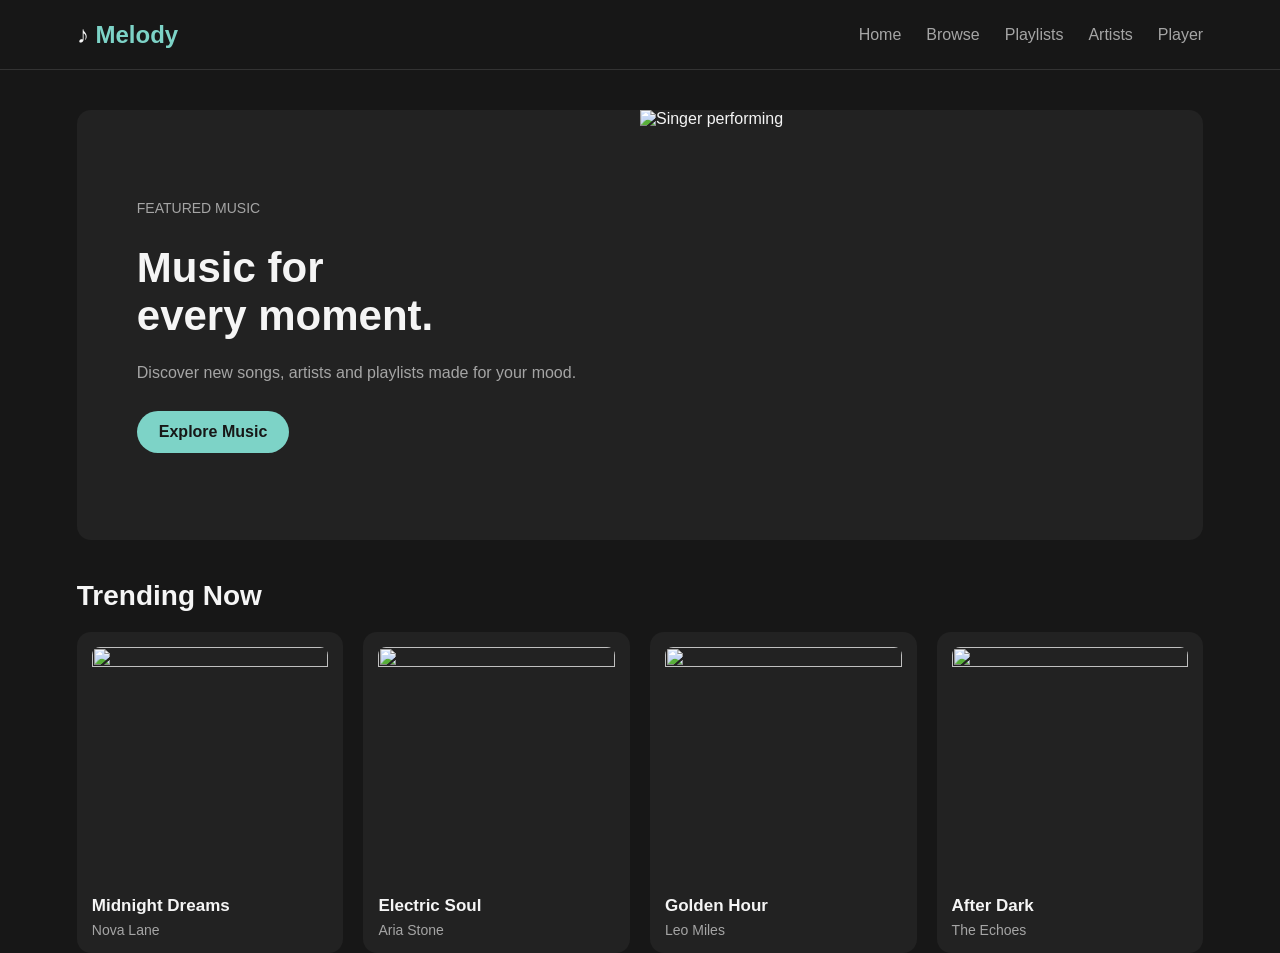
==== home/index.html @ 92e5cfdc "add home page" ====
<!doctype html>
<html lang="en">
  <head>
    <meta charset="UTF-8" />
    <meta name="viewport" content="width=device-width, initial-scale=1.0" />

    <title>Melody - Home</title>

    <link rel="stylesheet" href="../common.css" />
    <link rel="stylesheet" href="home.css" />
  </head>

  <body>
    <nav class="navbar">
      <div class="logo">♪ <span>Melody</span></div>

      <div class="nav-links">
        <a href="index.html">Home</a>
        <a href="browse.html">Browse</a>
        <a href="playlists.html">Playlists</a>
        <a href="artists.html">Artists</a>
        <a href="player.html">Player</a>
      </div>
    </nav>

    <main class="container">
      <section class="hero fade-in">
        <div class="hero-content">
          <p class="hero-label">FEATURED MUSIC</p>

          <h1>
            Music for<br />
            every moment.
          </h1>

          <p>Discover new songs, artists and playlists made for your mood.</p>

          <a href="browse.html" class="btn"> Explore Music </a>
        </div>

        <div class="hero-image">
          <img
            src="https://images.unsplash.com/photo-1493225457124-a3eb161ffa5f?auto=format&fit=crop&w=800&q=80"
            alt="Singer performing"
          />
        </div>
      </section>

      <section class="section">
        <h2 class="section-title">Trending Now</h2>

        <div class="music-grid">
          <div class="music-card">
            <img
              src="https://images.unsplash.com/photo-1516280440614-37939bbacd81?auto=format&fit=crop&w=500&q=80"
            />
            <h3>Midnight Dreams</h3>
            <p>Nova Lane</p>
          </div>

          <div class="music-card">
            <img
              src="https://images.unsplash.com/photo-1524368535928-5b5e00ddc76b?auto=format&fit=crop&w=500&q=80"
            />
            <h3>Electric Soul</h3>
            <p>Aria Stone</p>
          </div>

          <div class="music-card">
            <img
              src="https://images.unsplash.com/photo-1521337581100-8ca9a73a5f79?auto=format&fit=crop&w=500&q=80"
            />
            <h3>Golden Hour</h3>
            <p>Leo Miles</p>
          </div>

          <div class="music-card">
            <img
              src="https://images.unsplash.com/photo-1483412033650-1015ddeb83d1?auto=format&fit=crop&w=500&q=80"
            />
            <h3>After Dark</h3>
            <p>The Echoes</p>
          </div>
        </div>
      </section>
    </main>
  </body>
</html>
---- common.css ----
/* =========================
   COMMON DESIGN VARIABLES
   ========================= */

:root {
  --bg-color: #171717;
  --card-color: #222222;
  --card-hover: #292929;

  --primary-color: #7dd3c7;
  --secondary-color: #f4a261;

  --text-color: #f5f5f5;
  --muted-text: #a5a5a5;

  --border-color: #333333;

  --small-text: 14px;
  --normal-text: 16px;
  --heading: 28px;
  --large-heading: 42px;

  --small-radius: 8px;
  --card-radius: 14px;

  --small-gap: 10px;
  --normal-gap: 20px;
  --large-gap: 40px;
}

/* =========================
   BASIC RESET
   ========================= */

* {
  margin: 0;
  padding: 0;
  box-sizing: border-box;
}

body {
  background-color: var(--bg-color);
  color: var(--text-color);
  font-family: Arial, sans-serif;
}

a {
  color: inherit;
  text-decoration: none;
}

/* =========================
   NAVBAR
   ========================= */

.navbar {
  height: 70px;
  padding: 0 6%;

  display: flex;
  align-items: center;
  justify-content: space-between;

  border-bottom: 1px solid var(--border-color);
}

.logo {
  font-size: 24px;
  font-weight: bold;
}

.logo span {
  color: var(--primary-color);
}

.nav-links {
  display: flex;
  gap: 25px;
}

.nav-links a {
  color: var(--muted-text);
  transition: color 0.3s ease;
}

.nav-links a:hover {
  color: var(--primary-color);
}

/* =========================
   COMMON CONTAINER
   ========================= */

.container {
  width: 88%;
  max-width: 1200px;
  margin: auto;
}

.section {
  margin-top: var(--large-gap);
}

.section-title {
  font-size: var(--heading);
  margin-bottom: var(--normal-gap);
}

/* =========================
   BUTTON
   ========================= */

.btn {
  display: inline-block;

  padding: 12px 22px;

  border: none;
  border-radius: 25px;

  background-color: var(--primary-color);
  color: #171717;

  font-weight: bold;
  cursor: pointer;

  transition:
    transform 0.3s ease,
    background-color 0.3s ease;
}

.btn:hover {
  transform: translateY(-3px);
  background-color: var(--secondary-color);
}

/* =========================
   MUSIC CARD
   ========================= */

.music-grid {
  display: grid;
  grid-template-columns: repeat(4, 1fr);
  gap: var(--normal-gap);
}

.music-card {
  background-color: var(--card-color);
  padding: 15px;
  border-radius: var(--card-radius);

  transition:
    transform 0.3s ease,
    background-color 0.3s ease;
}

.music-card:hover {
  transform: translateY(-6px);
  background-color: var(--card-hover);
}

.music-card img {
  width: 100%;
  aspect-ratio: 1;
  object-fit: cover;
  border-radius: var(--small-radius);
}

.music-card h3 {
  margin-top: 12px;
  font-size: 17px;
}

.music-card p {
  margin-top: 6px;
  color: var(--muted-text);
  font-size: var(--small-text);
}

/* =========================
   ANIMATION
   ========================= */

.fade-in {
  animation: fadeIn 0.7s ease;
}

@keyframes fadeIn {
  from {
    opacity: 0;
    transform: translateY(20px);
  }

  to {
    opacity: 1;
    transform: translateY(0);
  }
}

/* =========================
   RESPONSIVE
   ========================= */

@media (max-width: 900px) {
  .music-grid {
    grid-template-columns: repeat(2, 1fr);
  }

  .nav-links {
    gap: 12px;
  }

  .large-heading {
    font-size: 34px;
  }
}

@media (max-width: 600px) {
  .navbar {
    height: auto;
    padding: 20px;
    flex-direction: column;
    gap: 15px;
  }

  .nav-links {
    width: 100%;
    justify-content: center;
    flex-wrap: wrap;
  }

  .container {
    width: 92%;
  }

  .music-grid {
    grid-template-columns: 1fr;
  }

  .section {
    margin-top: 30px;
  }
}
---- home/home.css ----
.hero {
  min-height: 430px;
  margin-top: 40px;

  display: grid;
  grid-template-columns: 1fr 1fr;

  background-color: var(--card-color);
  border-radius: var(--card-radius);

  overflow: hidden;
}

.hero-content {
  padding: 60px;
  display: flex;
  flex-direction: column;
  justify-content: center;
  align-items: flex-start;
}

.hero-label {
  color: var(--primary-color);
  font-size: var(--small-text);
  margin-bottom: 15px;
}

.hero h1 {
  font-size: var(--large-heading);
  margin-bottom: 20px;
}

.hero-content p {
  color: var(--muted-text);
  line-height: 1.6;
  margin-bottom: 25px;
}

.hero-image img {
  width: 100%;
  height: 100%;
  object-fit: cover;
}

/* Tablet */

@media (max-width: 900px) {
  .hero {
    grid-template-columns: 1fr;
  }

  .hero-image {
    height: 300px;
  }
}

/* Mobile */

@media (max-width: 600px) {
  .hero-content {
    padding: 30px;
  }

  .hero h1 {
    font-size: 32px;
  }

  .hero-image {
    height: 220px;
  }
}
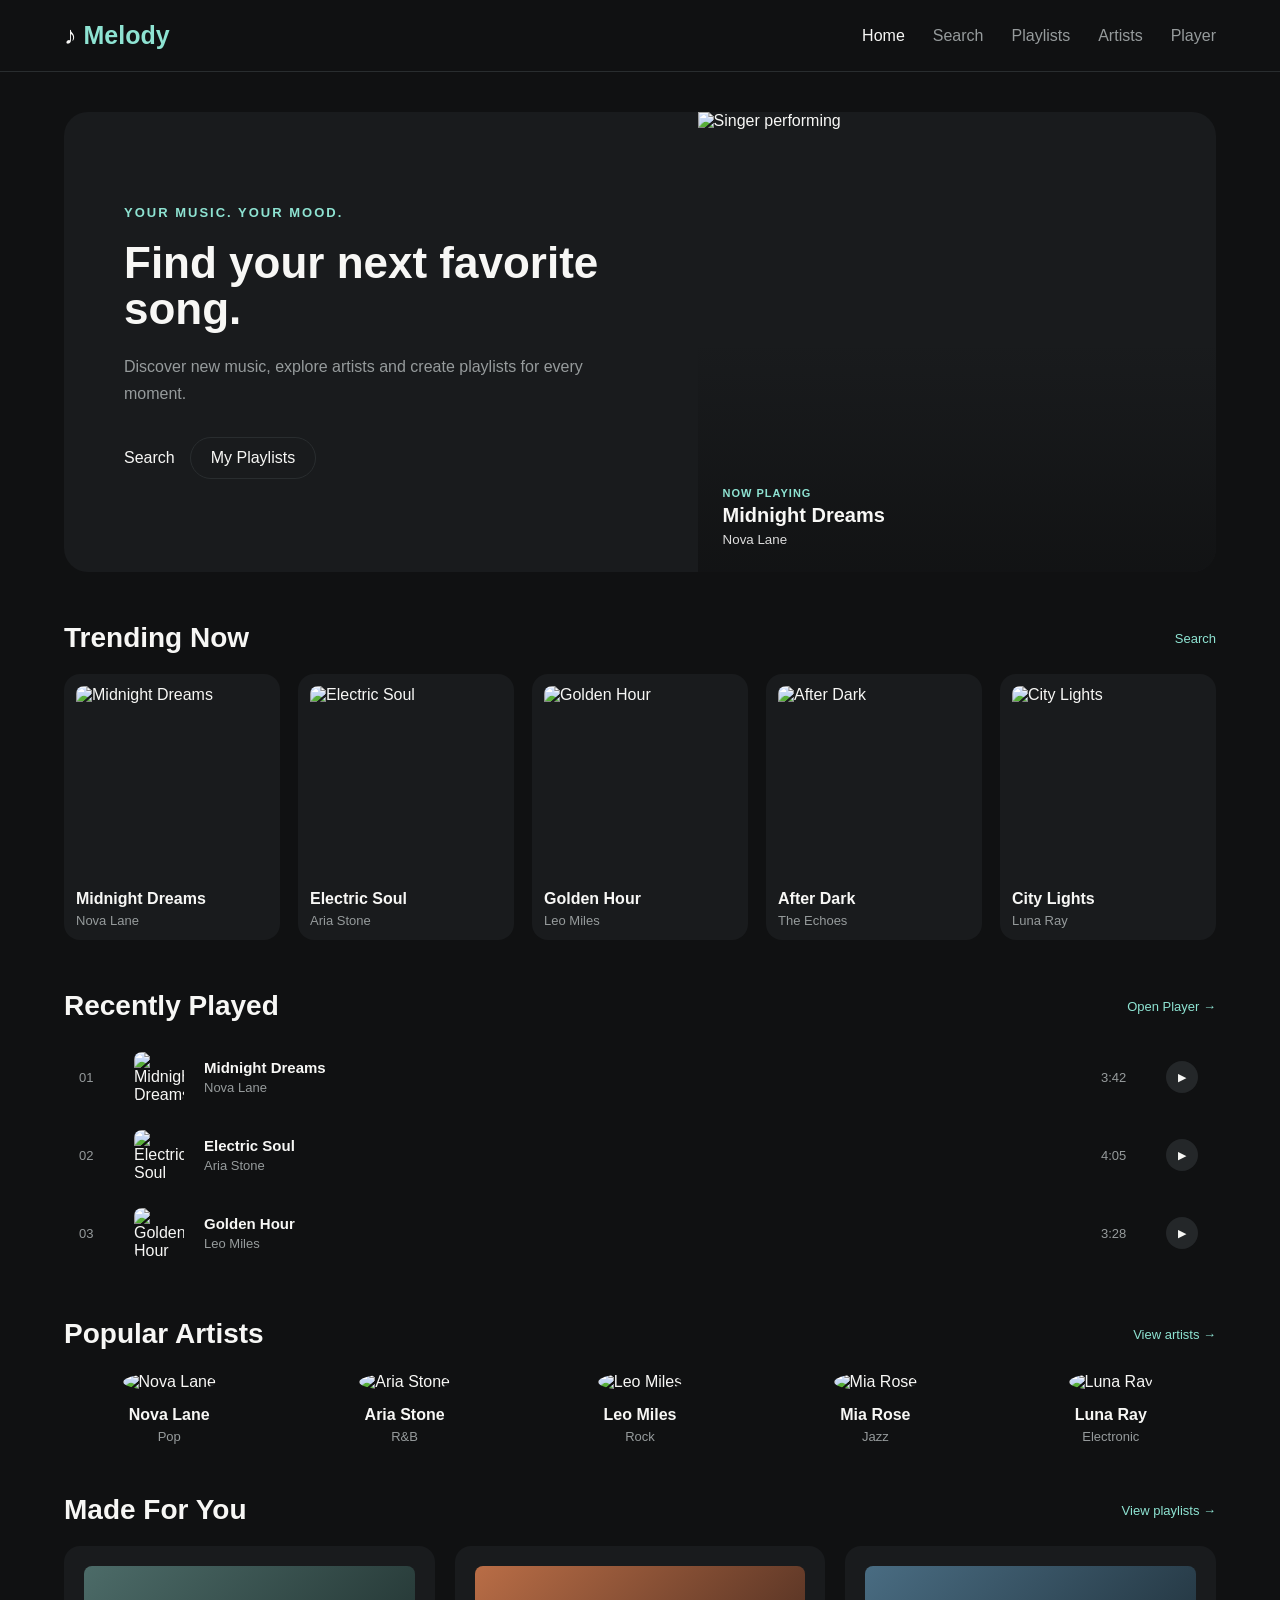
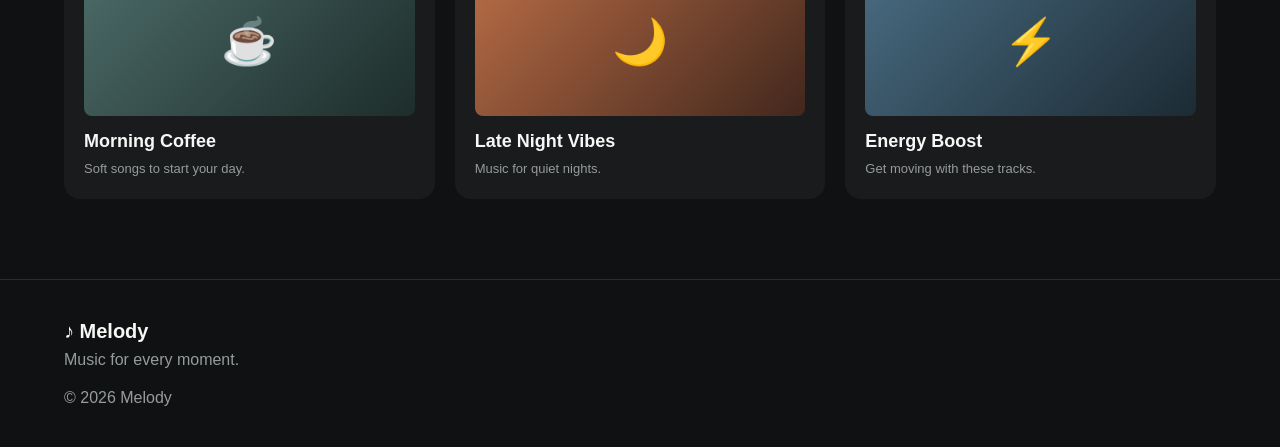
==== commit b9244e90: "test push" ====
--- a/home/index.html
+++ b/home/index.html
@@ -2,87 +2,370 @@
 <html lang="en">
   <head>
     <meta charset="UTF-8" />
+
     <meta name="viewport" content="width=device-width, initial-scale=1.0" />
 
     <title>Melody - Home</title>
 
+    <!-- Shared CSS -->
     <link rel="stylesheet" href="../common.css" />
+
+    <!-- Home CSS -->
     <link rel="stylesheet" href="home.css" />
   </head>
 
   <body>
+    <!-- =========================
+         NAVBAR
+    ========================== -->
+
     <nav class="navbar">
-      <div class="logo">♪ <span>Melody</span></div>
+      <a href="index.html" class="logo"> ♪ <span>Melody</span> </a>
 
       <div class="nav-links">
-        <a href="index.html">Home</a>
-        <a href="browse.html">Browse</a>
-        <a href="playlists.html">Playlists</a>
-        <a href="artists.html">Artists</a>
-        <a href="player.html">Player</a>
+        <a href="index.html" class="active"> Home </a>
+
+        <a href="../search/search.html"> Search </a>
+
+        <a href="../playlists/playlists.html"> Playlists </a>
+
+        <a href="../artists/artists.html"> Artists </a>
+
+        <a href="../player/player.html"> Player </a>
       </div>
     </nav>
 
-    <main class="container">
-      <section class="hero fade-in">
+    <!-- =========================
+         MAIN
+    ========================== -->
+
+    <main class="container fade-in">
+      <!-- =========================
+             HERO
+        ========================== -->
+
+      <section class="hero">
         <div class="hero-content">
-          <p class="hero-label">FEATURED MUSIC</p>
-
-          <h1>
-            Music for<br />
-            every moment.
-          </h1>
-
-          <p>Discover new songs, artists and playlists made for your mood.</p>
-
-          <a href="browse.html" class="btn"> Explore Music </a>
+          <span class="hero-tag"> YOUR MUSIC. YOUR MOOD. </span>
+
+          <h1>Find your next favorite song.</h1>
+
+          <p>
+            Discover new music, explore artists and create playlists for every
+            moment.
+          </p>
+
+          <div class="hero-buttons">
+            <a href="../search/search.html"> Search </a>
+
+            <a href="../playlists/playlists.html" class="secondary-btn">
+              My Playlists
+            </a>
+          </div>
         </div>
 
         <div class="hero-image">
           <img
-            src="https://images.unsplash.com/photo-1493225457124-a3eb161ffa5f?auto=format&fit=crop&w=800&q=80"
+            src="https://images.unsplash.com/photo-1493225457124-a3eb161ffa5f?auto=format&fit=crop&w=900&q=80"
             alt="Singer performing"
           />
-        </div>
-      </section>
+
+          <div class="hero-song">
+            <span> NOW PLAYING </span>
+
+            <strong> Midnight Dreams </strong>
+
+            <small> Nova Lane </small>
+          </div>
+        </div>
+      </section>
+
+      <!-- =========================
+             TRENDING
+        ========================== -->
 
       <section class="section">
-        <h2 class="section-title">Trending Now</h2>
+        <div class="section-heading">
+          <h2>Trending Now</h2>
+
+          <a href="../search/search.html"> Search </a>
+        </div>
 
         <div class="music-grid">
-          <div class="music-card">
-            <img
-              src="https://images.unsplash.com/photo-1516280440614-37939bbacd81?auto=format&fit=crop&w=500&q=80"
-            />
+          <article class="music-card">
+            <div class="card-image">
+              <img
+                src="https://images.unsplash.com/photo-1516280440614-37939bbacd81?auto=format&fit=crop&w=500&q=80"
+                alt="Midnight Dreams"
+              />
+
+              <span class="play-icon"> ▶ </span>
+            </div>
+
             <h3>Midnight Dreams</h3>
+
             <p>Nova Lane</p>
-          </div>
-
-          <div class="music-card">
-            <img
-              src="https://images.unsplash.com/photo-1524368535928-5b5e00ddc76b?auto=format&fit=crop&w=500&q=80"
-            />
+          </article>
+
+          <article class="music-card">
+            <div class="card-image">
+              <img
+                src="https://images.unsplash.com/photo-1524368535928-5b5e00ddc76b?auto=format&fit=crop&w=500&q=80"
+                alt="Electric Soul"
+              />
+
+              <span class="play-icon"> ▶ </span>
+            </div>
+
             <h3>Electric Soul</h3>
+
             <p>Aria Stone</p>
-          </div>
-
-          <div class="music-card">
-            <img
-              src="https://images.unsplash.com/photo-1521337581100-8ca9a73a5f79?auto=format&fit=crop&w=500&q=80"
-            />
+          </article>
+
+          <article class="music-card">
+            <div class="card-image">
+              <img
+                src="https://images.unsplash.com/photo-1521337581100-8ca9a73a5f79?auto=format&fit=crop&w=500&q=80"
+                alt="Golden Hour"
+              />
+
+              <span class="play-icon"> ▶ </span>
+            </div>
+
             <h3>Golden Hour</h3>
+
             <p>Leo Miles</p>
-          </div>
-
-          <div class="music-card">
-            <img
-              src="https://images.unsplash.com/photo-1483412033650-1015ddeb83d1?auto=format&fit=crop&w=500&q=80"
-            />
+          </article>
+
+          <article class="music-card">
+            <div class="card-image">
+              <img
+                src="https://images.unsplash.com/photo-1483412033650-1015ddeb83d1?auto=format&fit=crop&w=500&q=80"
+                alt="After Dark"
+              />
+
+              <span class="play-icon"> ▶ </span>
+            </div>
+
             <h3>After Dark</h3>
+
             <p>The Echoes</p>
-          </div>
+          </article>
+
+          <article class="music-card">
+            <div class="card-image">
+              <img
+                src="https://images.unsplash.com/photo-1506157786151-b8491531f063?auto=format&fit=crop&w=500&q=80"
+                alt="City Lights"
+              />
+
+              <span class="play-icon"> ▶ </span>
+            </div>
+
+            <h3>City Lights</h3>
+
+            <p>Luna Ray</p>
+          </article>
+        </div>
+      </section>
+
+      <!-- =========================
+             RECENTLY PLAYED
+        ========================== -->
+
+      <section class="section">
+        <div class="section-heading">
+          <h2>Recently Played</h2>
+
+          <a href="../player/player.html"> Open Player → </a>
+        </div>
+
+        <div class="recent-list">
+          <div class="recent-song">
+            <span class="song-number"> 01 </span>
+
+            <img
+              src="https://images.unsplash.com/photo-1516280440614-37939bbacd81?auto=format&fit=crop&w=150&q=80"
+              alt="Midnight Dreams"
+            />
+
+            <div class="song-details">
+              <h3>Midnight Dreams</h3>
+
+              <p>Nova Lane</p>
+            </div>
+
+            <span class="song-time"> 3:42 </span>
+
+            <span class="small-play"> ▶ </span>
+          </div>
+
+          <div class="recent-song">
+            <span class="song-number"> 02 </span>
+
+            <img
+              src="https://images.unsplash.com/photo-1524368535928-5b5e00ddc76b?auto=format&fit=crop&w=150&q=80"
+              alt="Electric Soul"
+            />
+
+            <div class="song-details">
+              <h3>Electric Soul</h3>
+
+              <p>Aria Stone</p>
+            </div>
+
+            <span class="song-time"> 4:05 </span>
+
+            <span class="small-play"> ▶ </span>
+          </div>
+
+          <div class="recent-song">
+            <span class="song-number"> 03 </span>
+
+            <img
+              src="https://images.unsplash.com/photo-1521337581100-8ca9a73a5f79?auto=format&fit=crop&w=150&q=80"
+              alt="Golden Hour"
+            />
+
+            <div class="song-details">
+              <h3>Golden Hour</h3>
+
+              <p>Leo Miles</p>
+            </div>
+
+            <span class="song-time"> 3:28 </span>
+
+            <span class="small-play"> ▶ </span>
+          </div>
+        </div>
+      </section>
+
+      <!-- =========================
+             POPULAR ARTISTS
+        ========================== -->
+
+      <section class="section">
+        <div class="section-heading">
+          <h2>Popular Artists</h2>
+
+          <a href="../artists/artists.html"> View artists → </a>
+        </div>
+
+        <div class="artist-row">
+          <div class="artist">
+            <img
+              src="https://images.unsplash.com/photo-1535713875002-d1d0cf377fde?auto=format&fit=crop&w=300&q=80"
+              alt="Nova Lane"
+            />
+
+            <h3>Nova Lane</h3>
+
+            <p>Pop</p>
+          </div>
+
+          <div class="artist">
+            <img
+              src="https://images.unsplash.com/photo-1494790108377-be9c29b29330?auto=format&fit=crop&w=300&q=80"
+              alt="Aria Stone"
+            />
+
+            <h3>Aria Stone</h3>
+
+            <p>R&B</p>
+          </div>
+
+          <div class="artist">
+            <img
+              src="https://images.unsplash.com/photo-1500648767791-00dcc994a43e?auto=format&fit=crop&w=300&q=80"
+              alt="Leo Miles"
+            />
+
+            <h3>Leo Miles</h3>
+
+            <p>Rock</p>
+          </div>
+
+          <div class="artist">
+            <img
+              src="https://images.unsplash.com/photo-1534528741775-53994a69daeb?auto=format&fit=crop&w=300&q=80"
+              alt="Mia Rose"
+            />
+
+            <h3>Mia Rose</h3>
+
+            <p>Jazz</p>
+          </div>
+
+          <div class="artist">
+            <img
+              src="https://images.unsplash.com/photo-1517841905240-472988babdf9?auto=format&fit=crop&w=300&q=80"
+              alt="Luna Ray"
+            />
+
+            <h3>Luna Ray</h3>
+
+            <p>Electronic</p>
+          </div>
+        </div>
+      </section>
+
+      <!-- =========================
+             PLAYLISTS
+        ========================== -->
+
+      <section class="section">
+        <div class="section-heading">
+          <h2>Made For You</h2>
+
+          <a href="../playlists/playlists.html"> View playlists → </a>
+        </div>
+
+        <div class="playlist-grid">
+          <article class="playlist-card">
+            <div class="playlist-cover">
+              <span>☕</span>
+            </div>
+
+            <h3>Morning Coffee</h3>
+
+            <p>Soft songs to start your day.</p>
+          </article>
+
+          <article class="playlist-card">
+            <div class="playlist-cover orange">
+              <span>🌙</span>
+            </div>
+
+            <h3>Late Night Vibes</h3>
+
+            <p>Music for quiet nights.</p>
+          </article>
+
+          <article class="playlist-card">
+            <div class="playlist-cover blue">
+              <span>⚡</span>
+            </div>
+
+            <h3>Energy Boost</h3>
+
+            <p>Get moving with these tracks.</p>
+          </article>
         </div>
       </section>
     </main>
+
+    <!-- =========================
+         FOOTER
+    ========================== -->
+
+    <footer class="footer">
+      <div class="container">
+        <h3>♪ Melody</h3>
+
+        <p>Music for every moment.</p>
+
+        <span> © 2026 Melody </span>
+      </div>
+    </footer>
   </body>
 </html>
--- a/common.css
+++ b/common.css
@@ -1,36 +1,46 @@
-/* =========================
-   COMMON DESIGN VARIABLES
-   ========================= */
+/* ================================
+   MELODY - COMMON CSS
+================================ */
 
 :root {
-  --bg-color: #171717;
-  --card-color: #222222;
-  --card-hover: #292929;
-
-  --primary-color: #7dd3c7;
-  --secondary-color: #f4a261;
-
-  --text-color: #f5f5f5;
-  --muted-text: #a5a5a5;
-
-  --border-color: #333333;
-
-  --small-text: 14px;
+  /* Colors */
+  --bg-color: #101112;
+  --surface-color: #191b1d;
+  --surface-hover: #242729;
+
+  --primary-color: #8ee3d2;
+  --secondary-color: #ff9f68;
+
+  --text-color: #f7f7f5;
+  --muted-text: #969b9c;
+
+  --border-color: #292d2f;
+
+  /* Sizes */
+  --small-text: 13px;
   --normal-text: 16px;
-  --heading: 28px;
-  --large-heading: 42px;
-
-  --small-radius: 8px;
-  --card-radius: 14px;
-
-  --small-gap: 10px;
-  --normal-gap: 20px;
-  --large-gap: 40px;
-}
-
-/* =========================
-   BASIC RESET
-   ========================= */
+  --large-text: 20px;
+
+  --heading-medium: 28px;
+  --heading-large: 44px;
+
+  /* Spacing */
+  --space-small: 10px;
+  --space-medium: 20px;
+  --space-large: 40px;
+
+  /* Radius */
+  --radius-small: 8px;
+  --radius-medium: 16px;
+  --radius-large: 24px;
+
+  /* Width */
+  --max-width: 1200px;
+}
+
+/* ================================
+   RESET
+================================ */
 
 * {
   margin: 0;
@@ -41,21 +51,41 @@
 body {
   background-color: var(--bg-color);
   color: var(--text-color);
+
   font-family: Arial, sans-serif;
+
+  min-height: 100vh;
 }
 
 a {
+  text-decoration: none;
   color: inherit;
-  text-decoration: none;
-}
-
-/* =========================
+}
+
+button,
+input {
+  font-family: inherit;
+}
+
+/* ================================
+   CONTAINER
+================================ */
+
+.container {
+  width: 90%;
+  max-width: var(--max-width);
+
+  margin: 0 auto;
+}
+
+/* ================================
    NAVBAR
-   ========================= */
+================================ */
 
 .navbar {
-  height: 70px;
-  padding: 0 6%;
+  min-height: 72px;
+
+  padding: 0 5%;
 
   display: flex;
   align-items: center;
@@ -65,7 +95,7 @@
 }
 
 .logo {
-  font-size: 24px;
+  font-size: 25px;
   font-weight: bold;
 }
 
@@ -75,11 +105,16 @@
 
 .nav-links {
   display: flex;
-  gap: 25px;
+  align-items: center;
+
+  gap: 28px;
 }
 
 .nav-links a {
   color: var(--muted-text);
+
+  font-size: var(--normal-text);
+
   transition: color 0.3s ease;
 }
 
@@ -87,28 +122,13 @@
   color: var(--primary-color);
 }
 
-/* =========================
-   COMMON CONTAINER
-   ========================= */
-
-.container {
-  width: 88%;
-  max-width: 1200px;
-  margin: auto;
-}
-
-.section {
-  margin-top: var(--large-gap);
-}
-
-.section-title {
-  font-size: var(--heading);
-  margin-bottom: var(--normal-gap);
-}
-
-/* =========================
+.nav-links .active {
+  color: var(--text-color);
+}
+
+/* ================================
    BUTTON
-   ========================= */
+================================ */
 
 .btn {
   display: inline-block;
@@ -119,9 +139,11 @@
   border-radius: 25px;
 
   background-color: var(--primary-color);
-  color: #171717;
-
+  color: var(--bg-color);
+
+  font-size: var(--normal-text);
   font-weight: bold;
+
   cursor: pointer;
 
   transition:
@@ -131,55 +153,39 @@
 
 .btn:hover {
   transform: translateY(-3px);
+
   background-color: var(--secondary-color);
 }
 
-/* =========================
-   MUSIC CARD
-   ========================= */
-
-.music-grid {
-  display: grid;
-  grid-template-columns: repeat(4, 1fr);
-  gap: var(--normal-gap);
-}
-
-.music-card {
-  background-color: var(--card-color);
-  padding: 15px;
-  border-radius: var(--card-radius);
-
-  transition:
-    transform 0.3s ease,
-    background-color 0.3s ease;
-}
-
-.music-card:hover {
-  transform: translateY(-6px);
-  background-color: var(--card-hover);
-}
-
-.music-card img {
-  width: 100%;
-  aspect-ratio: 1;
-  object-fit: cover;
-  border-radius: var(--small-radius);
-}
-
-.music-card h3 {
-  margin-top: 12px;
-  font-size: 17px;
-}
-
-.music-card p {
-  margin-top: 6px;
-  color: var(--muted-text);
+/* ================================
+   SECTION
+================================ */
+
+.section {
+  margin-top: 50px;
+}
+
+.section-heading {
+  display: flex;
+  align-items: center;
+  justify-content: space-between;
+
+  margin-bottom: 20px;
+}
+
+.section-heading h2 {
+  font-size: var(--heading-medium);
+}
+
+.section-heading a {
+  color: var(--primary-color);
+
   font-size: var(--small-text);
 }
 
-/* =========================
-   ANIMATION
-   ========================= */
+/* ================================
+   FADE ANIMATION
+================================ */
 
 .fade-in {
   animation: fadeIn 0.7s ease;
@@ -188,7 +194,7 @@
 @keyframes fadeIn {
   from {
     opacity: 0;
-    transform: translateY(20px);
+    transform: translateY(15px);
   }
 
   to {
@@ -197,47 +203,31 @@
   }
 }
 
-/* =========================
-   RESPONSIVE
-   ========================= */
-
-@media (max-width: 900px) {
-  .music-grid {
-    grid-template-columns: repeat(2, 1fr);
+/* ================================
+   MOBILE NAVBAR
+================================ */
+
+@media (max-width: 700px) {
+  .navbar {
+    padding: 18px 5%;
+
+    flex-direction: column;
+
+    gap: 15px;
   }
 
   .nav-links {
-    gap: 12px;
-  }
-
-  .large-heading {
-    font-size: 34px;
-  }
-}
-
-@media (max-width: 600px) {
-  .navbar {
-    height: auto;
-    padding: 20px;
-    flex-direction: column;
     gap: 15px;
-  }
-
-  .nav-links {
-    width: 100%;
+
+    flex-wrap: wrap;
+
     justify-content: center;
-    flex-wrap: wrap;
-  }
-
-  .container {
-    width: 92%;
-  }
-
-  .music-grid {
-    grid-template-columns: 1fr;
-  }
-
-  .section {
-    margin-top: 30px;
-  }
-}
+  }
+}
+
+.navbar-frame {
+  width: 100%;
+  height: 75px;
+  border: none;
+  display: block;
+}
--- a/home/home.css
+++ b/home/home.css
@@ -1,71 +1,576 @@
+/* ================================
+   HOME PAGE
+================================ */
+
+/* ================================
+   HERO
+================================ */
+
 .hero {
-  min-height: 430px;
   margin-top: 40px;
 
+  min-height: 460px;
+
   display: grid;
-  grid-template-columns: 1fr 1fr;
-
-  background-color: var(--card-color);
-  border-radius: var(--card-radius);
+  grid-template-columns: 1.1fr 0.9fr;
+
+  background-color: var(--surface-color);
+
+  border-radius: var(--radius-large);
 
   overflow: hidden;
 }
 
 .hero-content {
   padding: 60px;
+
   display: flex;
   flex-direction: column;
+
   justify-content: center;
-  align-items: flex-start;
-}
-
-.hero-label {
+}
+
+.hero-tag {
   color: var(--primary-color);
+
   font-size: var(--small-text);
-  margin-bottom: 15px;
+
+  font-weight: bold;
+
+  letter-spacing: 2px;
+
+  margin-bottom: 20px;
 }
 
 .hero h1 {
-  font-size: var(--large-heading);
+  max-width: 550px;
+
+  font-size: var(--heading-large);
+
+  line-height: 1.05;
+
   margin-bottom: 20px;
 }
 
-.hero-content p {
-  color: var(--muted-text);
-  line-height: 1.6;
-  margin-bottom: 25px;
+.hero-content > p {
+  max-width: 480px;
+
+  color: var(--muted-text);
+
+  line-height: 1.7;
+
+  margin-bottom: 30px;
+}
+
+.hero-buttons {
+  display: flex;
+
+  align-items: center;
+
+  gap: 15px;
+}
+
+.secondary-btn {
+  padding: 11px 20px;
+
+  border: 1px solid var(--border-color);
+
+  border-radius: 25px;
+
+  color: var(--text-color);
+
+  transition:
+    background-color 0.3s ease,
+    transform 0.3s ease;
+}
+
+.secondary-btn:hover {
+  background-color: var(--surface-hover);
+
+  transform: translateY(-3px);
+}
+
+/* ---------- Hero Image ---------- */
+
+.hero-image {
+  position: relative;
+
+  min-height: 460px;
 }
 
 .hero-image img {
   width: 100%;
   height: 100%;
+
   object-fit: cover;
 }
 
-/* Tablet */
-
-@media (max-width: 900px) {
+.hero-image::after {
+  content: "";
+
+  position: absolute;
+
+  inset: 0;
+
+  background: linear-gradient(to top, rgba(16, 17, 18, 0.8), transparent 50%);
+}
+
+.hero-song {
+  position: absolute;
+
+  bottom: 25px;
+  left: 25px;
+
+  z-index: 2;
+
+  display: flex;
+  flex-direction: column;
+
+  gap: 5px;
+}
+
+.hero-song span {
+  color: var(--primary-color);
+
+  font-size: 11px;
+
+  font-weight: bold;
+
+  letter-spacing: 1px;
+}
+
+.hero-song strong {
+  font-size: 20px;
+}
+
+.hero-song small {
+  color: #ddd;
+}
+
+/* ================================
+   MUSIC GRID
+================================ */
+
+.music-grid {
+  display: grid;
+
+  grid-template-columns: repeat(5, 1fr);
+
+  gap: 18px;
+}
+
+.music-card {
+  padding: 12px;
+
+  background-color: var(--surface-color);
+
+  border-radius: var(--radius-medium);
+
+  transition:
+    transform 0.3s ease,
+    background-color 0.3s ease;
+}
+
+.music-card:hover {
+  transform: translateY(-7px);
+
+  background-color: var(--surface-hover);
+}
+
+.card-image {
+  position: relative;
+}
+
+.card-image img {
+  display: block;
+
+  width: 100%;
+
+  aspect-ratio: 1;
+
+  object-fit: cover;
+
+  border-radius: var(--radius-small);
+}
+
+.play-icon {
+  position: absolute;
+
+  right: 10px;
+  bottom: 10px;
+
+  width: 38px;
+  height: 38px;
+
+  display: flex;
+
+  align-items: center;
+  justify-content: center;
+
+  border-radius: 50%;
+
+  background-color: var(--primary-color);
+
+  color: var(--bg-color);
+
+  font-size: 13px;
+
+  opacity: 0;
+
+  transform: translateY(8px);
+
+  transition:
+    opacity 0.3s ease,
+    transform 0.3s ease;
+}
+
+.music-card:hover .play-icon {
+  opacity: 1;
+
+  transform: translateY(0);
+}
+
+.music-card h3 {
+  font-size: 16px;
+
+  margin-top: 12px;
+
+  white-space: nowrap;
+
+  overflow: hidden;
+
+  text-overflow: ellipsis;
+}
+
+.music-card p {
+  color: var(--muted-text);
+
+  font-size: var(--small-text);
+
+  margin-top: 5px;
+}
+
+/* ================================
+   RECENTLY PLAYED
+================================ */
+
+.recent-list {
+  display: flex;
+
+  flex-direction: column;
+
+  gap: 8px;
+}
+
+.recent-song {
+  display: grid;
+
+  grid-template-columns: 40px 55px 1fr 50px 35px;
+
+  align-items: center;
+
+  gap: 15px;
+
+  padding: 10px 15px;
+
+  border-radius: var(--radius-small);
+
+  transition: background-color 0.3s ease;
+}
+
+.recent-song:hover {
+  background-color: var(--surface-color);
+}
+
+.recent-song img {
+  width: 50px;
+  height: 50px;
+
+  object-fit: cover;
+
+  border-radius: var(--radius-small);
+}
+
+.song-number,
+.song-time {
+  color: var(--muted-text);
+
+  font-size: var(--small-text);
+}
+
+.song-details h3 {
+  font-size: 15px;
+}
+
+.song-details p {
+  color: var(--muted-text);
+
+  font-size: var(--small-text);
+
+  margin-top: 4px;
+}
+
+.small-play {
+  width: 32px;
+  height: 32px;
+
+  display: flex;
+
+  align-items: center;
+  justify-content: center;
+
+  border-radius: 50%;
+
+  background-color: var(--surface-hover);
+
+  font-size: 11px;
+
+  transition: background-color 0.3s ease;
+}
+
+.small-play:hover {
+  background-color: var(--primary-color);
+
+  color: var(--bg-color);
+}
+
+/* ================================
+   ARTISTS
+================================ */
+
+.artist-row {
+  display: grid;
+
+  grid-template-columns: repeat(5, 1fr);
+
+  gap: 25px;
+}
+
+.artist {
+  text-align: center;
+}
+
+.artist img {
+  width: 150px;
+  height: 150px;
+
+  max-width: 100%;
+
+  object-fit: cover;
+
+  border-radius: 50%;
+
+  border: 3px solid transparent;
+
+  transition:
+    transform 0.3s ease,
+    border-color 0.3s ease;
+}
+
+.artist:hover img {
+  transform: scale(1.05);
+
+  border-color: var(--primary-color);
+}
+
+.artist h3 {
+  font-size: 16px;
+
+  margin-top: 12px;
+}
+
+.artist p {
+  color: var(--muted-text);
+
+  font-size: var(--small-text);
+
+  margin-top: 5px;
+}
+
+/* ================================
+   PLAYLISTS
+================================ */
+
+.playlist-grid {
+  display: grid;
+
+  grid-template-columns: repeat(3, 1fr);
+
+  gap: var(--space-medium);
+}
+
+.playlist-card {
+  padding: 20px;
+
+  background-color: var(--surface-color);
+
+  border-radius: var(--radius-medium);
+
+  transition:
+    transform 0.3s ease,
+    background-color 0.3s ease;
+}
+
+.playlist-card:hover {
+  transform: translateY(-5px);
+
+  background-color: var(--surface-hover);
+}
+
+.playlist-cover {
+  height: 150px;
+
+  display: flex;
+
+  align-items: center;
+  justify-content: center;
+
+  border-radius: var(--radius-small);
+
+  background: linear-gradient(135deg, #4c6b68, #1d2d2b);
+
+  margin-bottom: 15px;
+}
+
+.playlist-cover.orange {
+  background: linear-gradient(135deg, #b96d46, #42271d);
+}
+
+.playlist-cover.blue {
+  background: linear-gradient(135deg, #496c82, #1c2b34);
+}
+
+.playlist-cover span {
+  font-size: 45px;
+}
+
+.playlist-card h3 {
+  font-size: 18px;
+}
+
+.playlist-card p {
+  color: var(--muted-text);
+
+  font-size: var(--small-text);
+
+  line-height: 1.5;
+
+  margin-top: 7px;
+}
+
+/* ================================
+   FOOTER
+================================ */
+
+.footer {
+  margin-top: 80px;
+
+  padding: 40px 0;
+
+  border-top: 1px solid var(--border-color);
+
+  color: var(--muted-text);
+}
+
+.footer h3 {
+  color: var(--text-color);
+
+  font-size: 20px;
+
+  margin-bottom: 8px;
+}
+
+.footer p {
+  margin-bottom: 20px;
+}
+
+/* ================================
+   TABLET
+================================ */
+
+@media (max-width: 1000px) {
   .hero {
     grid-template-columns: 1fr;
   }
 
   .hero-image {
-    height: 300px;
-  }
-}
-
-/* Mobile */
+    min-height: 350px;
+  }
+
+  .music-grid {
+    grid-template-columns: repeat(3, 1fr);
+  }
+
+  .artist-row {
+    grid-template-columns: repeat(3, 1fr);
+  }
+}
+
+/* ================================
+   MOBILE
+================================ */
 
 @media (max-width: 600px) {
+  .hero {
+    margin-top: 25px;
+  }
+
   .hero-content {
-    padding: 30px;
+    padding: 35px 25px;
   }
 
   .hero h1 {
-    font-size: 32px;
+    font-size: 34px;
   }
 
   .hero-image {
-    height: 220px;
-  }
-}
+    min-height: 280px;
+  }
+
+  .hero-buttons {
+    flex-direction: column;
+
+    align-items: stretch;
+
+    width: 100%;
+  }
+
+  .hero-buttons a {
+    text-align: center;
+  }
+
+  .music-grid {
+    grid-template-columns: repeat(2, 1fr);
+
+    gap: 12px;
+  }
+
+  .recent-song {
+    grid-template-columns: 30px 50px 1fr 30px;
+
+    gap: 10px;
+  }
+
+  .song-time {
+    display: none;
+  }
+
+  .artist-row {
+    grid-template-columns: repeat(2, 1fr);
+
+    gap: 25px;
+  }
+
+  .artist img {
+    width: 120px;
+    height: 120px;
+  }
+
+  .playlist-grid {
+    grid-template-columns: 1fr;
+  }
+
+  .section {
+    margin-top: 35px;
+  }
+}
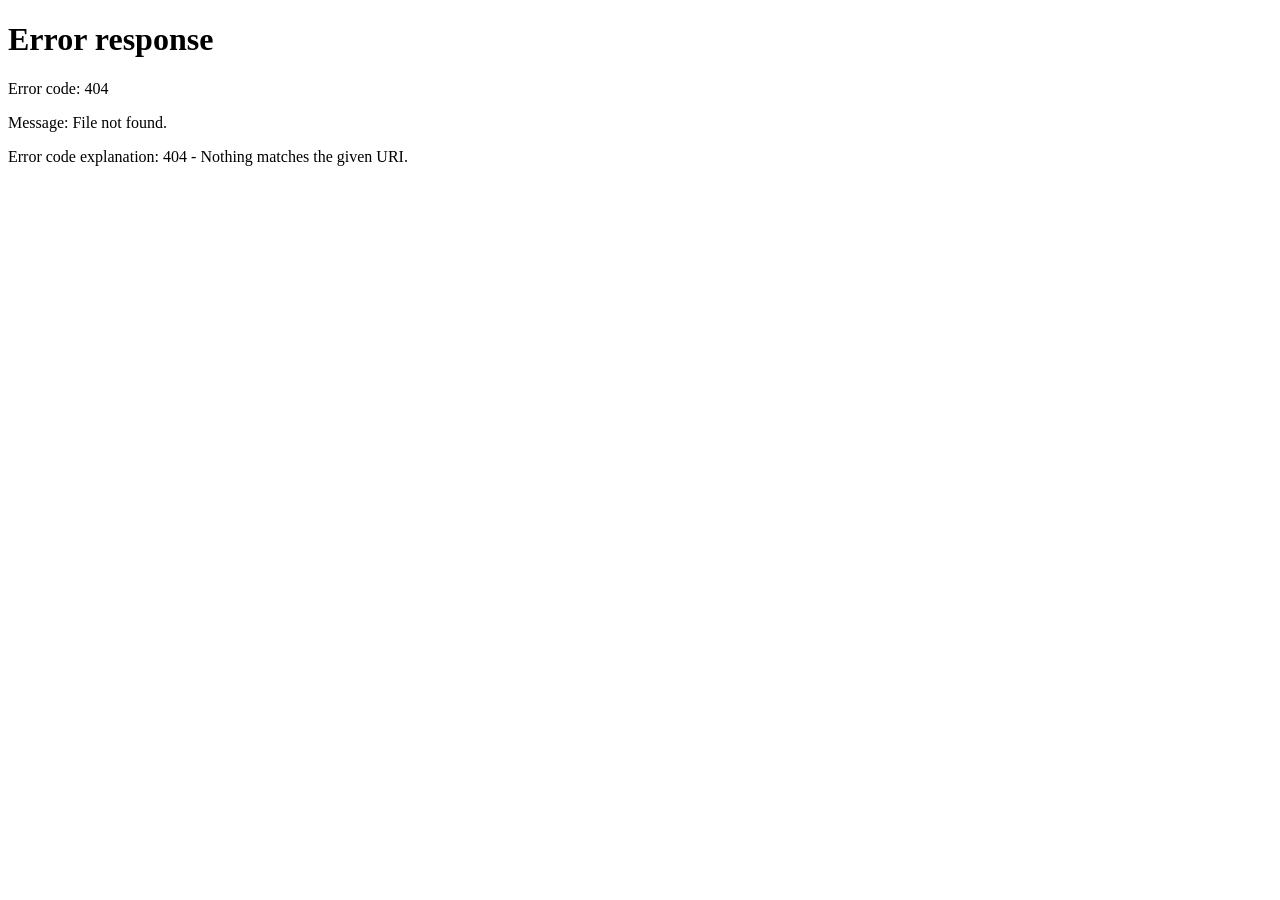
==== commit bee3ab5a: "vercel deploy" ====
--- a/home/index.html
+++ b/home/index.html
@@ -4,13 +4,9 @@
     <meta charset="UTF-8" />
 
     <meta name="viewport" content="width=device-width, initial-scale=1.0" />
-
+    <meta http-equiv="refresh" content="0; url=home/index.html" />
     <title>Melody - Home</title>
-
-    <!-- Shared CSS -->
     <link rel="stylesheet" href="../common.css" />
-
-    <!-- Home CSS -->
     <link rel="stylesheet" href="home.css" />
   </head>
 
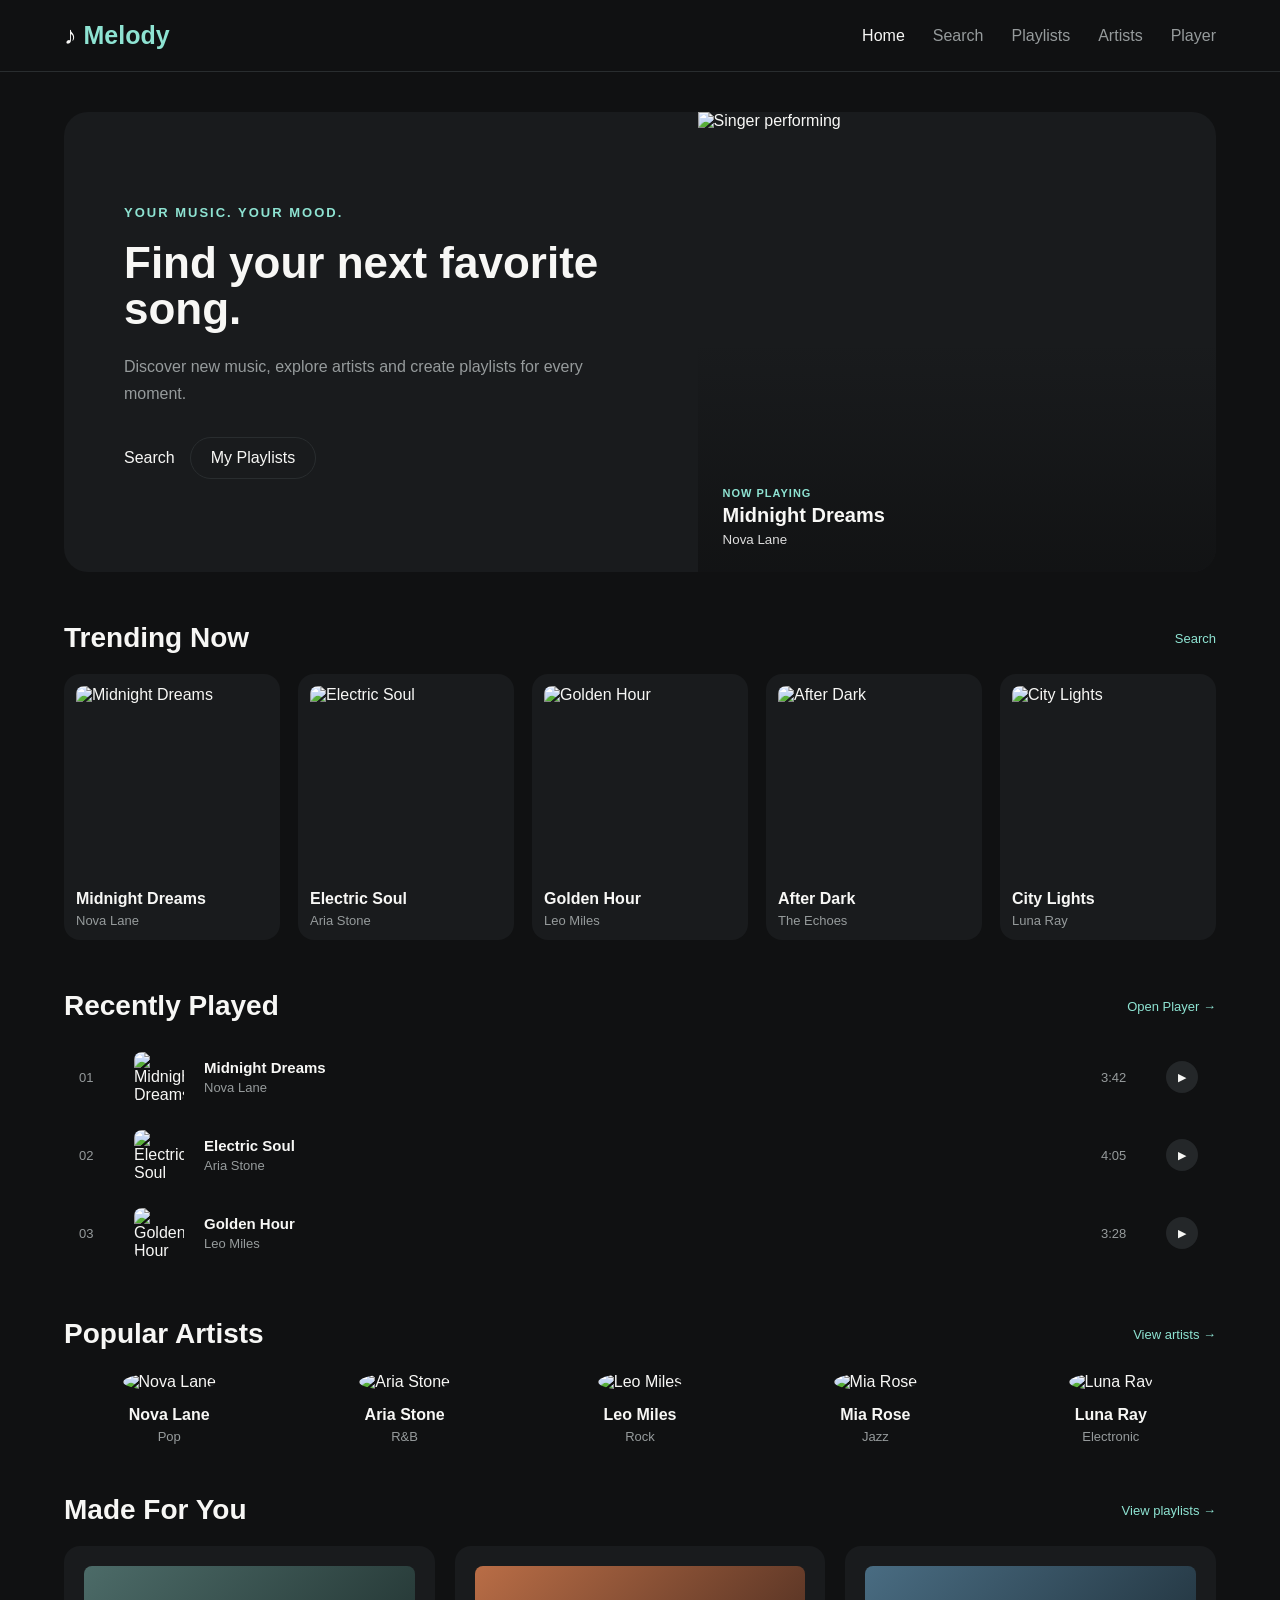
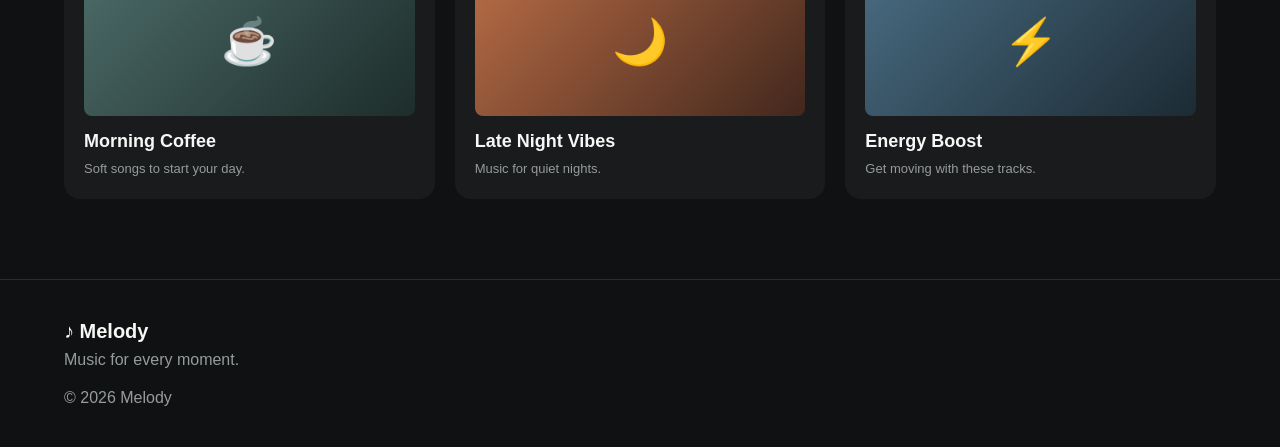
==== commit 432bf445: "push" ====
--- a/home/index.html
+++ b/home/index.html
@@ -4,10 +4,10 @@
     <meta charset="UTF-8" />
 
     <meta name="viewport" content="width=device-width, initial-scale=1.0" />
-    <meta http-equiv="refresh" content="0; url=home/index.html" />
+
     <title>Melody - Home</title>
     <link rel="stylesheet" href="../common.css" />
-    <link rel="stylesheet" href="home.css" />
+    <link rel="stylesheet" href="./home.css" />
   </head>
 
   <body>
